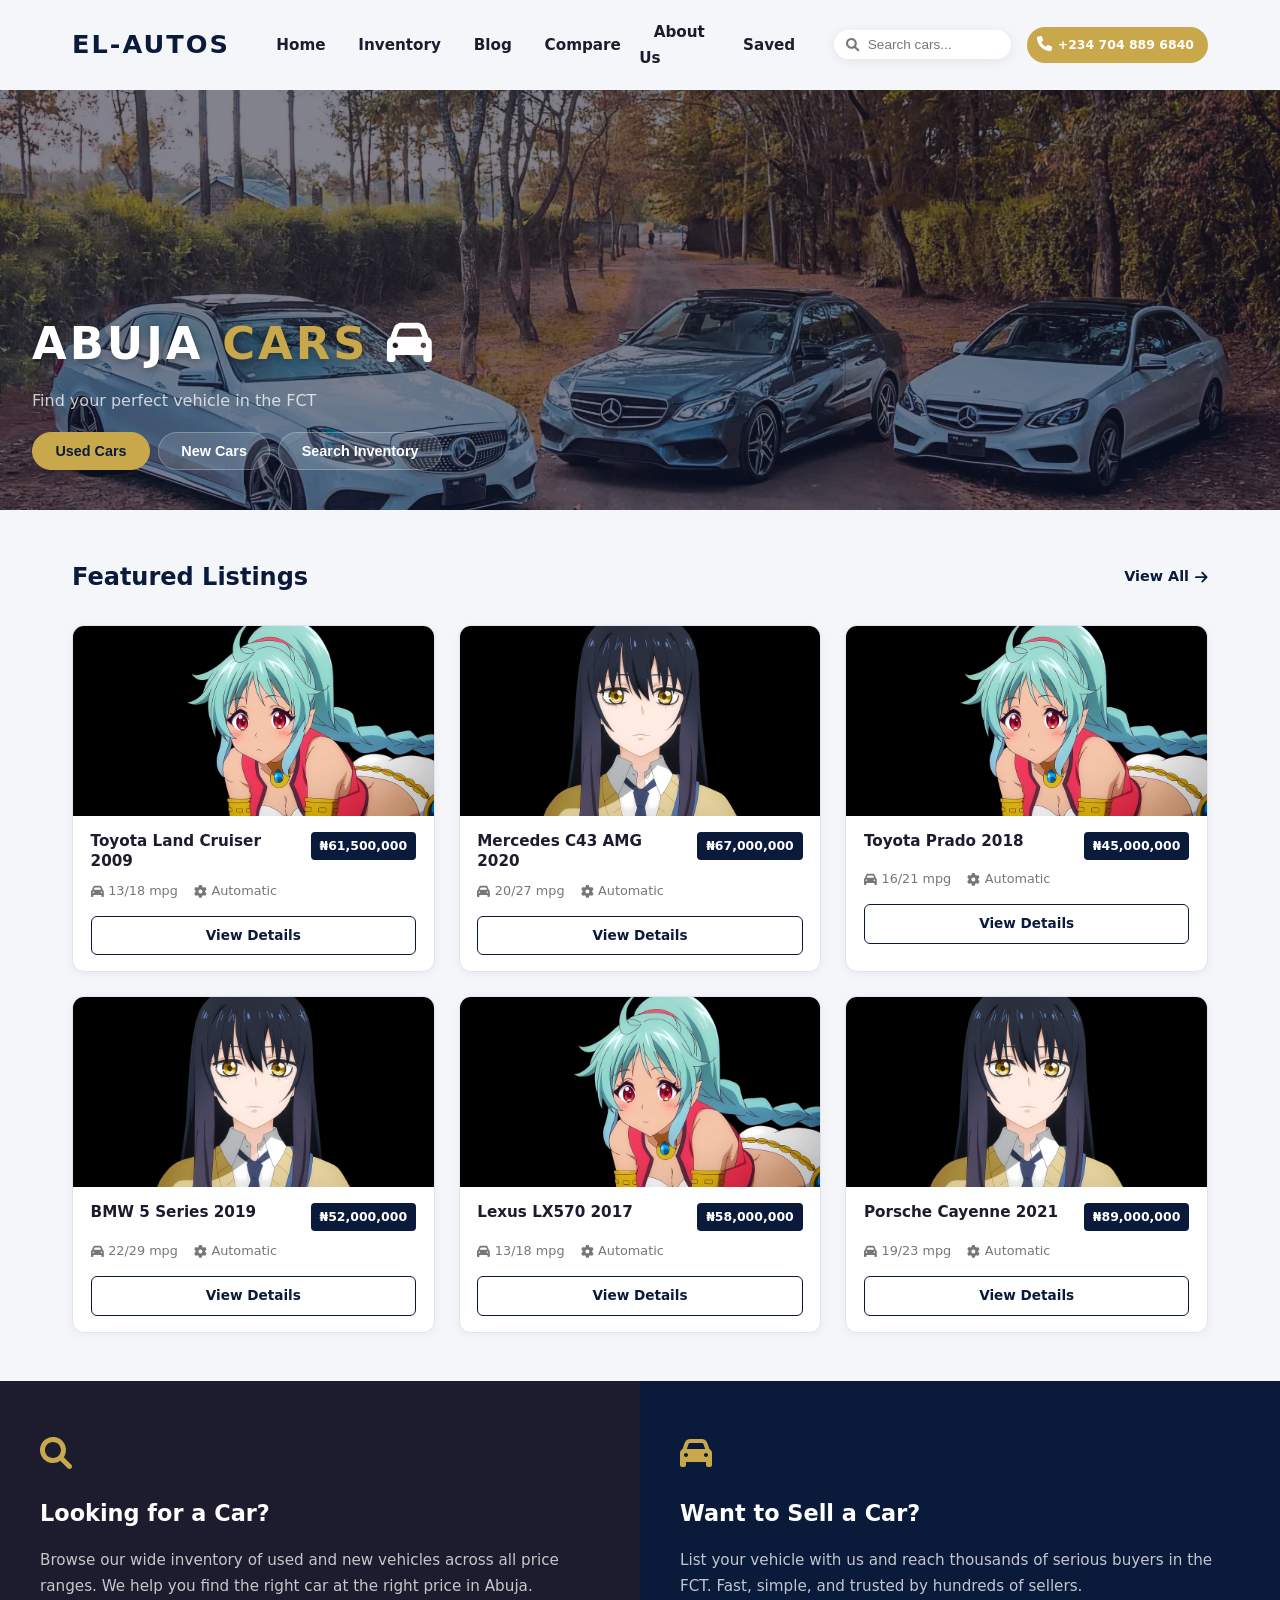
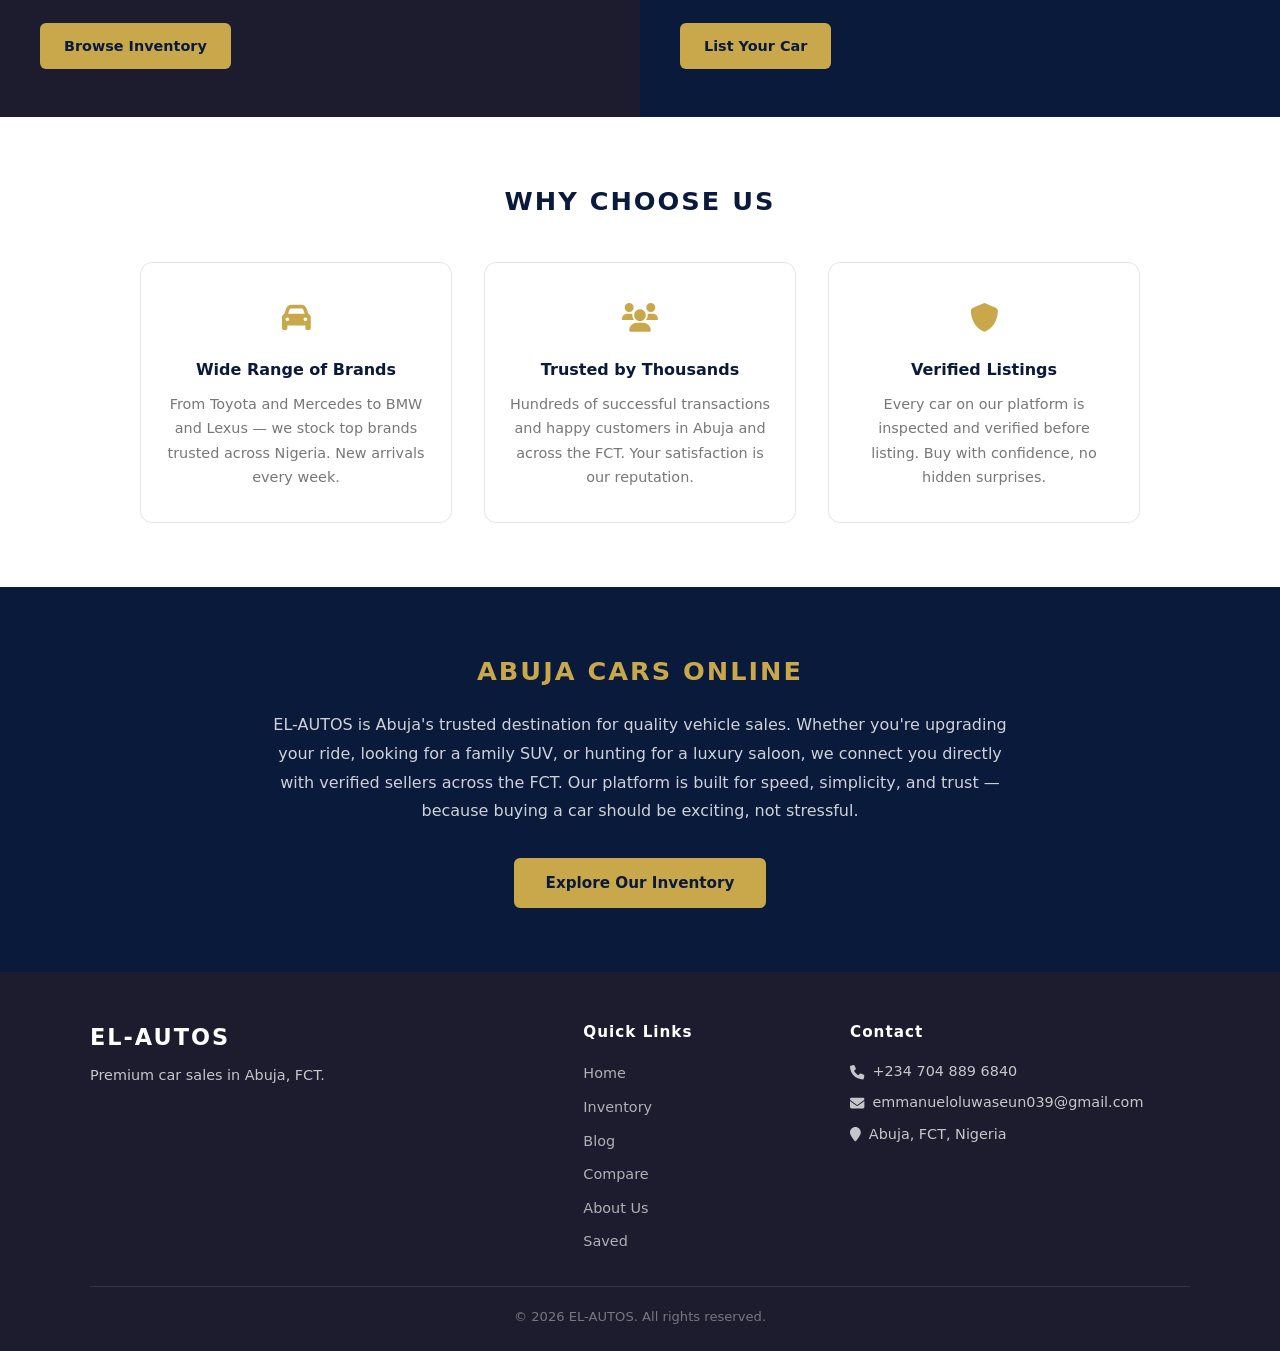
==== index.html @ 3acf8e84 "car sell" ====
<!DOCTYPE html>
<html lang="en">
<head>
    <meta charset="UTF-8">
    <meta name="viewport" content="width=device-width, initial-scale=1.0">
    <title>EL-AUTOS | Premium Car Sales Abuja</title>
    <link rel="stylesheet" href="./css/all.min.css">
    <link rel="stylesheet" href="./styles.css">
    <script src="./js/all.min.js"></script>
    <style>
        /* === Search dropdown === */
        .nav__search-wrap {
            position: relative;
        }
        .search-dropdown {
            display: none;
            position: absolute;
            top: calc(100% + 8px);
            left: 0;
            min-width: 280px;
            background: #fff;
            border-radius: 12px;
            box-shadow: 0 8px 28px rgba(0,0,0,0.15);
            z-index: 9999;
            overflow: hidden;
        }
        .search-dropdown.active { display: block; }
        .search-result-item {
            display: flex;
            align-items: center;
            gap: 12px;
            padding: 10px 14px;
            cursor: pointer;
            border-bottom: 1px solid #f0f0f0;
            transition: background 0.15s;
        }
        .search-result-item:last-child { border-bottom: none; }
        .search-result-item:hover { background: #f7f3ea; }
        .search-result-item img {
            width: 52px;
            height: 38px;
            object-fit: cover;
            border-radius: 6px;
            flex-shrink: 0;
        }
        .search-result-info { flex: 1; min-width: 0; }
        .search-result-name {
            font-size: 0.82rem;
            font-weight: 700;
            color: #0a1a3b;
            white-space: nowrap;
            overflow: hidden;
            text-overflow: ellipsis;
        }
        .search-result-price {
            font-size: 0.75rem;
            color: #c9a84c;
            font-weight: 600;
        }
        .search-result-empty {
            padding: 14px 16px;
            color: #999;
            font-size: 0.83rem;
            text-align: center;
        }
        .search-result-footer {
            padding: 10px 14px;
            background: #f7f3ea;
            font-size: 0.78rem;
            text-align: center;
            font-weight: 600;
            color: #0a1a3b;
            cursor: pointer;
        }
        .search-result-footer:hover { background: #ede8d8; }

        /* === Phone CTA in nav === */
        .nav__cart.cart {
            display: flex;
            align-items: center;
            gap: 6px;
            text-decoration: none;
            background: #c9a84c;
            border-radius: 2rem;
            padding: 6px 14px 6px 10px;
            transition: background 0.2s;
        }
        .nav__cart.cart:hover { background: #b8943d; }
        .nav__cart.cart .cart__icon {
            color: #fff;
            font-size: 0.95rem;
        }
        .cart__phone {
            color: #fff;
            font-size: 0.78rem;
            font-weight: 700;
            white-space: nowrap;
        }
        @media (max-width: 900px) {
            .cart__phone { display: none; }
            .nav__cart.cart { padding: 8px 10px; border-radius: 50%; }
        }
    </style>
</head>
<body>

    <!-- HEADER -->
    <header class="header">
        <a href="./" class="header__details">
            <h1 class="header__name">EL-AUTOS</h1>
        </a>
        <nav class="header__nav nav">
            <ul class="nav__wrap">
                <li><a href="./" class="nav__link">Home</a></li>
                <li><a href="./inventory.html" class="nav__link">Inventory</a></li>
                <li><a href="./blog.html" class="nav__link">Blog</a></li>
                <li><a href="./compare.html" class="nav__link">Compare</a></li>
                <li><a href="./about.html" class="nav__link">About Us</a></li>
                <li><a href="./saved.html" class="nav__link">Saved</a></li>
            </ul>
            <div class="nav__extra">
                <div class="nav__search-wrap" id="searchWrap">
                    <form action="" class="nav__form" id="searchForm" autocomplete="off">
                        <button type="submit" class="nav__btn"><i class="fa fa-search"></i></button>
                        <input type="search" placeholder="Search cars..." class="nav__input" id="searchInput">
                    </form>
                    <div class="search-dropdown" id="searchDropdown"></div>
                </div>
                <a href="tel:+2347048896840" class="nav__cart cart" title="Call EL-AUTOS">
                    <span class="cart__icon"><i class="fa fa-phone"></i></span>
                    <span class="cart__phone">+234 704 889 6840</span>
                </a>
                <div class="nav__toggle" id="navToggle">
                    <i class="fa fa-bars" id="iconOpen"></i>
                    <i class="fa fa-close" id="iconClose" style="display:none;"></i>
                </div>
            </div>
        </nav>
    </header>

    <!-- MOBILE MENU -->
    <div class="mobile-menu" id="mobileMenu">
        <ul>
            <li><a href="./index.html">Home</a></li>
            <li><a href="./inventory.html">Inventory</a></li>
            <li><a href="./blog.html">Blog</a></li>
            <li><a href="./compare.html">Compare</a></li>
            <li><a href="./about.html">About Us</a></li>
            <li><a href="./saved.html">Saved</a></li>
        </ul>
    </div>

    <!-- HERO -->
    <section class="hero">
        <div class="hero__overlay"></div>
        <img src="./images/1774137073877[1].jpg" alt="Luxury car in Abuja">
        <div class="hero__content">
            <h1>ABUJA <span>CARS</span> <i class="fa fa-car"></i></h1>
            <p class="hero__sub">Find your perfect vehicle in the FCT</p>
            <div class="tabs">
                <button class="tab-btn active" data-filter="Used">Used Cars</button>
                <button class="tab-btn" data-filter="New">New Cars</button>
                <a href="./inventory.html"><button class="tab-btn">Search Inventory</button></a>
            </div>
        </div>
    </section>

    <!-- FEATURED LISTINGS -->
    <section class="listings-section">
        <div class="section-header">
            <h2>Featured Listings</h2>
            <a href="./inventory.html" class="view-all">View All <i class="fa fa-arrow-right"></i></a>
        </div>

        <div class="car-container" id="featuredCars">
            <!-- Populated by JS -->
        </div>
    </section>

    <!-- BUY / SELL SECTION -->
    <section class="you">
        <div class="you__card">
            <div class="you__icon"><i class="fa fa-search"></i></div>
            <h2>Looking for a Car?</h2>
            <p>Browse our wide inventory of used and new vehicles across all price ranges. We help you find the right car at the right price in Abuja.</p>
            <a href="./inventory.html" class="you__btn">Browse Inventory</a>
        </div>
        <div class="you__card you__card--blue">
            <div class="you__icon"><i class="fa fa-car"></i></div>
            <h2>Want to Sell a Car?</h2>
            <p>List your vehicle with us and reach thousands of serious buyers in the FCT. Fast, simple, and trusted by hundreds of sellers.</p>
            <a href="https://wa.me/2347048896840?text=Hello%20EL-AUTOS%2C%20I%20want%20to%20list%20my%20car%20for%20sale." target="_blank" rel="noopener noreferrer" class="you__btn">List Your Car</a>
        </div>
    </section>

    <!-- WHY CHOOSE US -->
    <section class="tget">
        <h2 class="tget__title">WHY CHOOSE US</h2>
        <div class="tget__grid">
            <div class="tget__item">
                <div class="tget__icon"><i class="fa fa-car"></i></div>
                <h3>Wide Range of Brands</h3>
                <p>From Toyota and Mercedes to BMW and Lexus — we stock top brands trusted across Nigeria. New arrivals every week.</p>
            </div>
            <div class="tget__item">
                <div class="tget__icon"><i class="fa fa-users"></i></div>
                <h3>Trusted by Thousands</h3>
                <p>Hundreds of successful transactions and happy customers in Abuja and across the FCT. Your satisfaction is our reputation.</p>
            </div>
            <div class="tget__item">
                <div class="tget__icon"><i class="fa fa-shield"></i></div>
                <h3>Verified Listings</h3>
                <p>Every car on our platform is inspected and verified before listing. Buy with confidence, no hidden surprises.</p>
            </div>
        </div>
    </section>

    <!-- ABOUT SECTION -->
    <section class="online">
        <div class="online__inner">
            <h2>ABUJA CARS ONLINE</h2>
            <p>EL-AUTOS is Abuja's trusted destination for quality vehicle sales. Whether you're upgrading your ride, looking for a family SUV, or hunting for a luxury saloon, we connect you directly with verified sellers across the FCT. Our platform is built for speed, simplicity, and trust — because buying a car should be exciting, not stressful.</p>
            <a href="./inventory.html" class="online__btn">Explore Our Inventory</a>
        </div>
    </section>

    <!-- FOOTER -->
     <footer class="footer">
        <div class="footer__inner">
            <div class="footer__brand">
                <h2>EL-AUTOS</h2>
                <p>Premium car sales in Abuja, FCT.</p>
            </div>
            <div class="footer__links">
                <h4>Quick Links</h4>
                <ul>
                    <li><a href="./">Home</a></li>
                    <li><a href="./inventory.html">Inventory</a></li>
                    <li><a href="./blog.html">Blog</a></li>
                    <li><a href="./compare.html">Compare</a></li>
                    <li><a href="./about.html">About Us</a></li>
                    <li><a href="./saved.html">Saved</a></li>
                </ul>
            </div>
                        <div class="footer__contact">
                <h4>Contact</h4>
                <p><i class="fa fa-phone"></i> <a href="tel:+2347048896840" style="color:inherit;text-decoration:none;">+234 704 889 6840</a></p>
                <p><i class="fa fa-envelope"></i> <a href="mailto:emmanueloluwaseun039@gmail.com" style="color:inherit;text-decoration:none;">emmanueloluwaseun039@gmail.com</a></p>
                <p><i class="fa fa-map-marker"></i> <a href="https://www.google.com/maps/search/Abuja+FCT+Nigeria" target="_blank" style="color:inherit;text-decoration:none;">Abuja, FCT, Nigeria</a></p>
            </div>
        </div>
        <div class="footer__bottom">
            <p>&copy; 2026 EL-AUTOS. All rights reserved.</p>
        </div>
    </footer>

    <script data-cfasync="false" src="/cdn-cgi/scripts/5c5dd728/cloudflare-static/email-decode.min.js"></script><script>
      // Mobile nav toggle
        const toggle = document.getElementById('navToggle');
        const menu = document.getElementById('mobileMenu');
        const iconOpen = document.getElementById('iconOpen');
        const iconClose = document.getElementById('iconClose');

        toggle.addEventListener('click', () => {
            const isOpen = menu.classList.toggle('mobile-menu--open');
            iconOpen.style.display = isOpen ? 'none' : 'block';
            iconClose.style.display = isOpen ? 'block' : 'none';
        });

        /* =================================================================
           FEATURED LISTINGS — load from localStorage (shared with admin)
        ================================================================= */
        const LS_KEY = 'elautos_cars';
        let activeFilter = 'Used'; // default tab is Used Cars

        function loadCars() {
            try {
                const data = JSON.parse(localStorage.getItem(LS_KEY));
                if (Array.isArray(data)) return data;
            } catch(e) {}
            // Fallback default cars if localStorage is empty
            return [
                { id:1, name:"Toyota Land Cruiser", year:2009, condition:"Used",
                  priceLabel:"₦61,500,000", fuelConsumption:"13/18 mpg", transmission:"Automatic",
                  images:["./images/RDT_20260127_1808431385690902689275148.jpg"] },
                { id:2, name:"Mercedes C43 AMG", year:2020, condition:"Used",
                  priceLabel:"₦67,000,000", fuelConsumption:"20/27 mpg", transmission:"Automatic",
                  images:["./images/RDT_20260127_1809361114178644653186405.jpg"] },
                { id:3, name:"Toyota Prado", year:2018, condition:"Used",
                  priceLabel:"₦45,000,000", fuelConsumption:"16/21 mpg", transmission:"Automatic",
                  images:["./images/RDT_20260127_1808431385690902689275148.jpg"] },
                { id:4, name:"BMW 5 Series", year:2019, condition:"Used",
                  priceLabel:"₦52,000,000", fuelConsumption:"22/29 mpg", transmission:"Automatic",
                  images:["./images/RDT_20260127_1809361114178644653186405.jpg"] },
                { id:5, name:"Lexus LX570", year:2017, condition:"Used",
                  priceLabel:"₦58,000,000", fuelConsumption:"13/18 mpg", transmission:"Automatic",
                  images:["./images/RDT_20260127_1808431385690902689275148.jpg"] },
                { id:6, name:"Porsche Cayenne", year:2021, condition:"Used",
                  priceLabel:"₦89,000,000", fuelConsumption:"19/23 mpg", transmission:"Automatic",
                  images:["./images/RDT_20260127_1809361114178644653186405.jpg"] }
            ];
        }

        function renderFeatured(filter) {
            const allCars = loadCars();
            // Filter by condition; if none match, show all available (up to 6)
            let filtered = allCars.filter(c =>
                c.condition && c.condition.toLowerCase() === filter.toLowerCase()
            );
            if (filtered.length === 0) filtered = allCars;
            const toShow = filtered.slice(0, 6);

            const container = document.getElementById('featuredCars');

            if (toShow.length === 0) {
                container.innerHTML = `
                    <div style="grid-column:1/-1;text-align:center;padding:3rem;color:#777;">
                        <i class="fa fa-car" style="font-size:2rem;display:block;margin-bottom:.5rem;"></i>
                        No ${filter.toLowerCase()} cars available right now.
                        <br><a href="./inventory.html" style="color:#0a1a3b;font-weight:700;">View all inventory</a>
                    </div>`;
                return;
            }

            container.innerHTML = toShow.map(car => `
                <div class="car-card">
                    <img src="${car.images && car.images[0] ? car.images[0] : 'https://placehold.co/600x400/0a1a3b/c9a84c?text=EL-AUTOS'}"
                         alt="${car.name}"
                         onerror="this.src='https://placehold.co/600x400/0a1a3b/c9a84c?text=EL-AUTOS'">
                    <div class="car-info">
                        <div class="title-price">
                            <h3>${car.name} ${car.year}</h3>
                            <span class="price">${car.priceLabel}</span>
                        </div>
                        <div class="car-specs">
                            <span><i class="fa fa-car"></i> ${car.fuelConsumption || '—'}</span>
                            <span><i class="fa fa-gear"></i> ${car.transmission || 'Automatic'}</span>
                        </div>
                        <a href="./inventory.html" class="card-btn">View Details</a>
                    </div>
                </div>`).join('');
        }

        // Wire up Used / New tab buttons
        document.querySelectorAll('.tab-btn[data-filter]').forEach(btn => {
            btn.addEventListener('click', () => {
                document.querySelectorAll('.tab-btn[data-filter]').forEach(b => b.classList.remove('active'));
                btn.classList.add('active');
                activeFilter = btn.dataset.filter;
                renderFeatured(activeFilter);
            });
        });

        // Initial render
        renderFeatured(activeFilter);

        /* =================================================================
           LIVE HEADER SEARCH
        ================================================================= */
        const searchInput  = document.getElementById('searchInput');
        const searchForm   = document.getElementById('searchForm');
        const searchDropdown = document.getElementById('searchDropdown');

        function normalise(str) {
            return (str || '').toLowerCase().trim();
        }

        function showDropdown(results, query) {
            if (!results) { searchDropdown.classList.remove('active'); return; }

            if (results.length === 0) {
                searchDropdown.innerHTML = `<div class="search-result-empty">No cars found for "<strong>${query}</strong>"</div>`;
            } else {
                const items = results.slice(0, 5).map(car => {
                    const img = car.images && car.images[0]
                        ? car.images[0]
                        : 'https://placehold.co/60x40/0a1a3b/c9a84c?text=EL';
                    return `
                    <div class="search-result-item" onclick="window.location.href='./car-detail.html?id=${car.id}'">
                        <img src="${img}" alt="${car.name}" onerror="this.src='https://placehold.co/60x40/0a1a3b/c9a84c?text=EL'">
                        <div class="search-result-info">
                            <div class="search-result-name">${car.name} ${car.year || ''}</div>
                            <div class="search-result-price">${car.priceLabel || ''}</div>
                        </div>
                    </div>`;
                }).join('');

                const footer = results.length > 5
                    ? `<div class="search-result-footer" onclick="window.location.href='./inventory.html?q=${encodeURIComponent(query)}'">See all ${results.length} results &rarr;</div>`
                    : `<div class="search-result-footer" onclick="window.location.href='./inventory.html?q=${encodeURIComponent(query)}'">View in Inventory &rarr;</div>`;

                searchDropdown.innerHTML = items + footer;
            }

            searchDropdown.classList.add('active');
        }

        searchInput.addEventListener('input', () => {
            const q = normalise(searchInput.value);
            if (q.length < 2) { searchDropdown.classList.remove('active'); return; }
            const allCars = loadCars();
            const results = allCars.filter(car =>
                normalise(car.name).includes(q) ||
                normalise(String(car.year)).includes(q) ||
                normalise(car.condition).includes(q) ||
                normalise(car.transmission).includes(q)
            );
            showDropdown(results, q);
        });

        // On form submit — go to inventory with search query
        searchForm.addEventListener('submit', (e) => {
            e.preventDefault();
            const q = searchInput.value.trim();
            if (q) window.location.href = `./inventory.html?q=${encodeURIComponent(q)}`;
        });

        // Close dropdown when clicking outside
        document.addEventListener('click', (e) => {
            if (!document.getElementById('searchWrap').contains(e.target)) {
                searchDropdown.classList.remove('active');
            }
        });
    </script>
---- styles.css ----
/* ===========================
   RESET & BASE
=========================== */
*,
*::after,
*::before {
  box-sizing: border-box;
  margin: 0;
  padding: 0;
  border: 0;
  outline: 0;
  list-style: none;
  text-decoration: none;
  scroll-behavior: smooth;
}

:root {
  --navy: #0a1a3b;
  --dark: #1c1c2e;
  --gold: #c9a84c;
  --white: #ffffff;
  --light-bg: #f5f6fa;
  --text: #2d2d2d;
  --muted: #777;
  --card-border: #e0e4ef;
  --transition: 0.3s ease;
  font-family: 'Segoe UI', system-ui, sans-serif;
}

body {
  background-color: var(--light-bg);
  color: var(--text);
  line-height: 1.6;
}

/* ===========================
   HEADER
=========================== */
.header {
  display: flex;
  justify-content: space-between;
  align-items: center;
  gap: 2rem;
  padding: 1.2rem 2rem;
  max-width: 1200px;
  margin: 0 auto;
  position: relative;
}

.header__name {
  color: var(--navy);
  font-size: 1.6rem;
  font-weight: 800;
  letter-spacing: 2px;
}

.nav {
  flex: 1;
  display: flex;
  justify-content: flex-end;
  align-items: center;
  gap: 1.5rem;
}

.nav__wrap {
  display: flex;
  align-items: center;
  gap: 0.25rem;
}

.nav__link {
  padding: 0.5rem 0.9rem;
  color: var(--dark);
  font-size: 0.95rem;
  font-weight: 600;
  border-radius: 6px;
  transition: var(--transition);
}

.nav__link:hover {
  color: var(--navy);
  background: rgba(10,26,59,0.07);
}

.nav__extra {
  display: flex;
  align-items: center;
  gap: 1rem;
}

.nav__form {
  display: flex;
  align-items: center;
  background: #fff;
  box-shadow: 0 2px 12px rgba(0,0,0,0.08);
  padding: 0.45rem 0.8rem;
  border-radius: 2rem;
  gap: 0.5rem;
}

.nav__btn {
  color: var(--muted);
  cursor: pointer;
  background: transparent;
}

.nav__input {
  font-size: 0.85rem;
  color: var(--text);
  background: transparent;
  width: 130px;
}

.nav__input::placeholder { color: var(--muted); }

.cart__icon {
  color: var(--navy);
  font-size: 1.1rem;
  cursor: pointer;
}

.nav__toggle {
  display: none;
  cursor: pointer;
  font-size: 1.3rem;
  color: var(--navy);
  padding: 0.4rem;
}

/* ===========================
   MOBILE MENU
=========================== */
.mobile-menu {
  display: none;
  flex-direction: column;
  background: var(--navy);
  padding: 1.5rem 2rem;
}

.mobile-menu.mobile-menu--open {
  display: flex;
}

.mobile-menu ul {
  display: flex;
  flex-direction: column;
  gap: 1rem;
}

.mobile-menu a {
  color: var(--white);
  font-size: 1rem;
  font-weight: 600;
  transition: var(--transition);
}

.mobile-menu a:hover { color: var(--gold); }

/* ===========================
   HERO
=========================== */
.hero {
  position: relative;
  background: var(--dark);
  overflow: hidden;
}

.hero img {
  width: 100%;
  height: 420px;
  object-fit: cover;
  display: block;
  opacity: 0.45;
}

.hero__overlay {
  position: absolute;
  inset: 0;
  background: linear-gradient(to top, rgba(10,26,59,0.85) 0%, transparent 60%);
}

.hero__content {
  position: absolute;
  bottom: 2.5rem;
  left: 2rem;
  right: 2rem;
}

.hero__content h1 {
  color: var(--white);
  font-size: 2.8rem;
  font-weight: 900;
  letter-spacing: 3px;
  text-shadow: 0 2px 10px rgba(0,0,0,0.4);
}

.hero__content h1 span {
  color: var(--gold);
}

.hero__content h1 i {
  color: var(--gold);
  font-size: 2rem;
}

.hero__sub {
  color: rgba(255,255,255,0.75);
  font-size: 1rem;
  margin: 0.5rem 0 1.2rem;
}

.tabs {
  display: flex;
  flex-wrap: wrap;
  gap: 0.5rem;
}

.tab-btn {
  padding: 0.6rem 1.4rem;
  background: rgba(255,255,255,0.12);
  color: var(--white);
  font-size: 0.9rem;
  font-weight: 600;
  border-radius: 2rem;
  cursor: pointer;
  border: 1px solid rgba(255,255,255,0.25);
  transition: var(--transition);
}

.tab-btn:hover,
.tab-btn.active {
  background: var(--gold);
  color: var(--navy);
  border-color: var(--gold);
}

/* ===========================
   LISTINGS SECTION
=========================== */
.listings-section {
  max-width: 1200px;
  margin: 0 auto;
  padding: 3rem 2rem;
}

.section-header {
  display: flex;
  justify-content: space-between;
  align-items: center;
  margin-bottom: 1.8rem;
}

.section-header h2 {
  font-size: 1.5rem;
  font-weight: 800;
  color: var(--navy);
}

.view-all {
  color: var(--navy);
  font-size: 0.9rem;
  font-weight: 600;
  display: flex;
  align-items: center;
  gap: 0.4rem;
  transition: var(--transition);
}

.view-all:hover { color: var(--gold); }

/* ===========================
   CAR CARDS
=========================== */
.car-container {
  display: grid;
  grid-template-columns: repeat(auto-fill, minmax(270px, 1fr));
  gap: 1.5rem;
}

.car-card {
  background: #fff;
  border-radius: 12px;
  border: 1.5px solid var(--card-border);
  overflow: hidden;
  transition: var(--transition);
  box-shadow: 0 2px 10px rgba(0,0,0,0.05);
}

.car-card:hover {
  transform: translateY(-6px);
  box-shadow: 0 12px 30px rgba(10,26,59,0.12);
  border-color: var(--navy);
}

.car-card img {
  width: 100%;
  height: 190px;
  object-fit: cover;
  display: block;
}

.car-info {
  padding: 1rem 1.1rem;
}

.title-price {
  display: flex;
  justify-content: space-between;
  align-items: flex-start;
  gap: 0.5rem;
  margin-bottom: 0.6rem;
}

.title-price h3 {
  font-size: 0.95rem;
  font-weight: 700;
  color: var(--dark);
  line-height: 1.3;
}

.price {
  background: var(--navy);
  color: var(--white);
  padding: 4px 9px;
  font-size: 0.78rem;
  font-weight: 700;
  border-radius: 4px;
  white-space: nowrap;
  flex-shrink: 0;
}

.car-specs {
  display: flex;
  gap: 1rem;
  font-size: 0.8rem;
  color: var(--muted);
  margin-bottom: 0.9rem;
}

.car-specs span {
  display: flex;
  align-items: center;
  gap: 0.3rem;
}

.car-specs i {
  color: var(--navy);
}

.card-btn {
  display: block;
  text-align: center;
  padding: 0.5rem;
  background: transparent;
  color: var(--navy);
  border: 1.5px solid var(--navy);
  border-radius: 6px;
  font-size: 0.85rem;
  font-weight: 600;
  transition: var(--transition);
}

.card-btn:hover {
  background: var(--navy);
  color: var(--white);
}

/* ===========================
   BUY / SELL SECTION
=========================== */
.you {
  display: grid;
  grid-template-columns: 1fr 1fr;
  gap: 0;
}

.you__card {
  background: var(--dark);
  color: var(--white);
  padding: 3rem 2.5rem;
  display: flex;
  flex-direction: column;
  gap: 1rem;
}

.you__card--blue {
  background: var(--navy);
}

.you__icon {
  font-size: 2rem;
  color: var(--gold);
}

.you__card h2 {
  font-size: 1.4rem;
  font-weight: 800;
}

.you__card p {
  font-size: 0.95rem;
  color: rgba(255,255,255,0.75);
  line-height: 1.7;
}

.you__btn {
  display: inline-block;
  margin-top: 0.5rem;
  padding: 0.7rem 1.5rem;
  background: var(--gold);
  color: var(--navy);
  font-weight: 700;
  border-radius: 6px;
  font-size: 0.9rem;
  width: fit-content;
  transition: var(--transition);
}

.you__btn:hover {
  background: #e0bc68;
}

/* ===========================
   WHY CHOOSE US
=========================== */
.tget {
  background: var(--white);
  padding: 4rem 2rem;
  text-align: center;
}

.tget__title {
  font-size: 1.6rem;
  font-weight: 900;
  color: var(--navy);
  letter-spacing: 2px;
  margin-bottom: 2.5rem;
}

.tget__grid {
  display: grid;
  grid-template-columns: repeat(auto-fit, minmax(220px, 1fr));
  gap: 2rem;
  max-width: 1000px;
  margin: 0 auto;
}

.tget__item {
  padding: 2rem 1.5rem;
  border: 1.5px solid var(--card-border);
  border-radius: 12px;
  transition: var(--transition);
}

.tget__item:hover {
  border-color: var(--navy);
  box-shadow: 0 6px 20px rgba(10,26,59,0.08);
}

.tget__icon {
  font-size: 1.8rem;
  color: var(--gold);
  margin-bottom: 1rem;
}

.tget__item h3 {
  font-size: 1rem;
  font-weight: 700;
  color: var(--navy);
  margin-bottom: 0.6rem;
}

.tget__item p {
  font-size: 0.9rem;
  color: var(--muted);
  line-height: 1.7;
}

/* ===========================
   ABOUT / ONLINE SECTION
=========================== */
.online {
  background: var(--navy);
  color: var(--white);
  padding: 4rem 2rem;
  text-align: center;
}

.online__inner {
  max-width: 750px;
  margin: 0 auto;
}

.online h2 {
  font-size: 1.6rem;
  font-weight: 900;
  letter-spacing: 2px;
  color: var(--gold);
  margin-bottom: 1.2rem;
}

.online p {
  font-size: 1rem;
  color: rgba(255,255,255,0.8);
  line-height: 1.8;
  margin-bottom: 2rem;
}

.online__btn {
  display: inline-block;
  padding: 0.8rem 2rem;
  background: var(--gold);
  color: var(--navy);
  font-weight: 700;
  border-radius: 6px;
  font-size: 0.95rem;
  transition: var(--transition);
}

.online__btn:hover {
  background: #e0bc68;
}

/* ===========================
   FOOTER
=========================== */
.footer {
  background: var(--dark);
  color: rgba(255,255,255,0.75);
  padding: 3rem 2rem 1.5rem;
}

.footer__inner {
  max-width: 1100px;
  margin: 0 auto;
  display: grid;
  grid-template-columns: 2fr 1fr 1.5fr;
  gap: 2.5rem;
  padding-bottom: 2rem;
  border-bottom: 1px solid rgba(255,255,255,0.1);
}

.footer__brand h2 {
  color: var(--white);
  font-size: 1.4rem;
  font-weight: 800;
  letter-spacing: 2px;
  margin-bottom: 0.5rem;
}

.footer__brand p {
  font-size: 0.9rem;
}

.footer__links h4,
.footer__contact h4 {
  color: var(--white);
  font-size: 0.95rem;
  font-weight: 700;
  margin-bottom: 1rem;
  letter-spacing: 1px;
}

.footer__links ul {
  display: flex;
  flex-direction: column;
  gap: 0.5rem;
}

.footer__links a {
  color: rgba(255,255,255,0.65);
  font-size: 0.9rem;
  transition: var(--transition);
}

.footer__links a:hover { color: var(--gold); }

.footer__contact p {
  font-size: 0.9rem;
  margin-bottom: 0.5rem;
  display: flex;
  align-items: center;
  gap: 0.5rem;
}

.footer__contact i { color: var(--gold); }

.footer__bottom {
  max-width: 1100px;
  margin: 1.2rem auto 0;
  text-align: center;
  font-size: 0.82rem;
  color: rgba(255,255,255,0.4);
}

/* ===========================
   RESPONSIVE
=========================== */
@media (max-width: 768px) {
  .nav__wrap { display: none; }
  .nav__form { display: none; }
  .nav__toggle { display: flex; }

  .hero img { height: 300px; }
  .hero__content h1 { font-size: 2rem; }

  .you { grid-template-columns: 1fr; }

  .footer__inner {
    grid-template-columns: 1fr;
    gap: 1.5rem;
  }
}

@media (max-width: 480px) {
  .header { padding: 1rem; }
  .hero__content { left: 1rem; right: 1rem; bottom: 1.5rem; }
  .hero__content h1 { font-size: 1.6rem; }
  .listings-section { padding: 2rem 1rem; }
  .tget { padding: 2.5rem 1rem; }
  .online { padding: 2.5rem 1rem; }
}
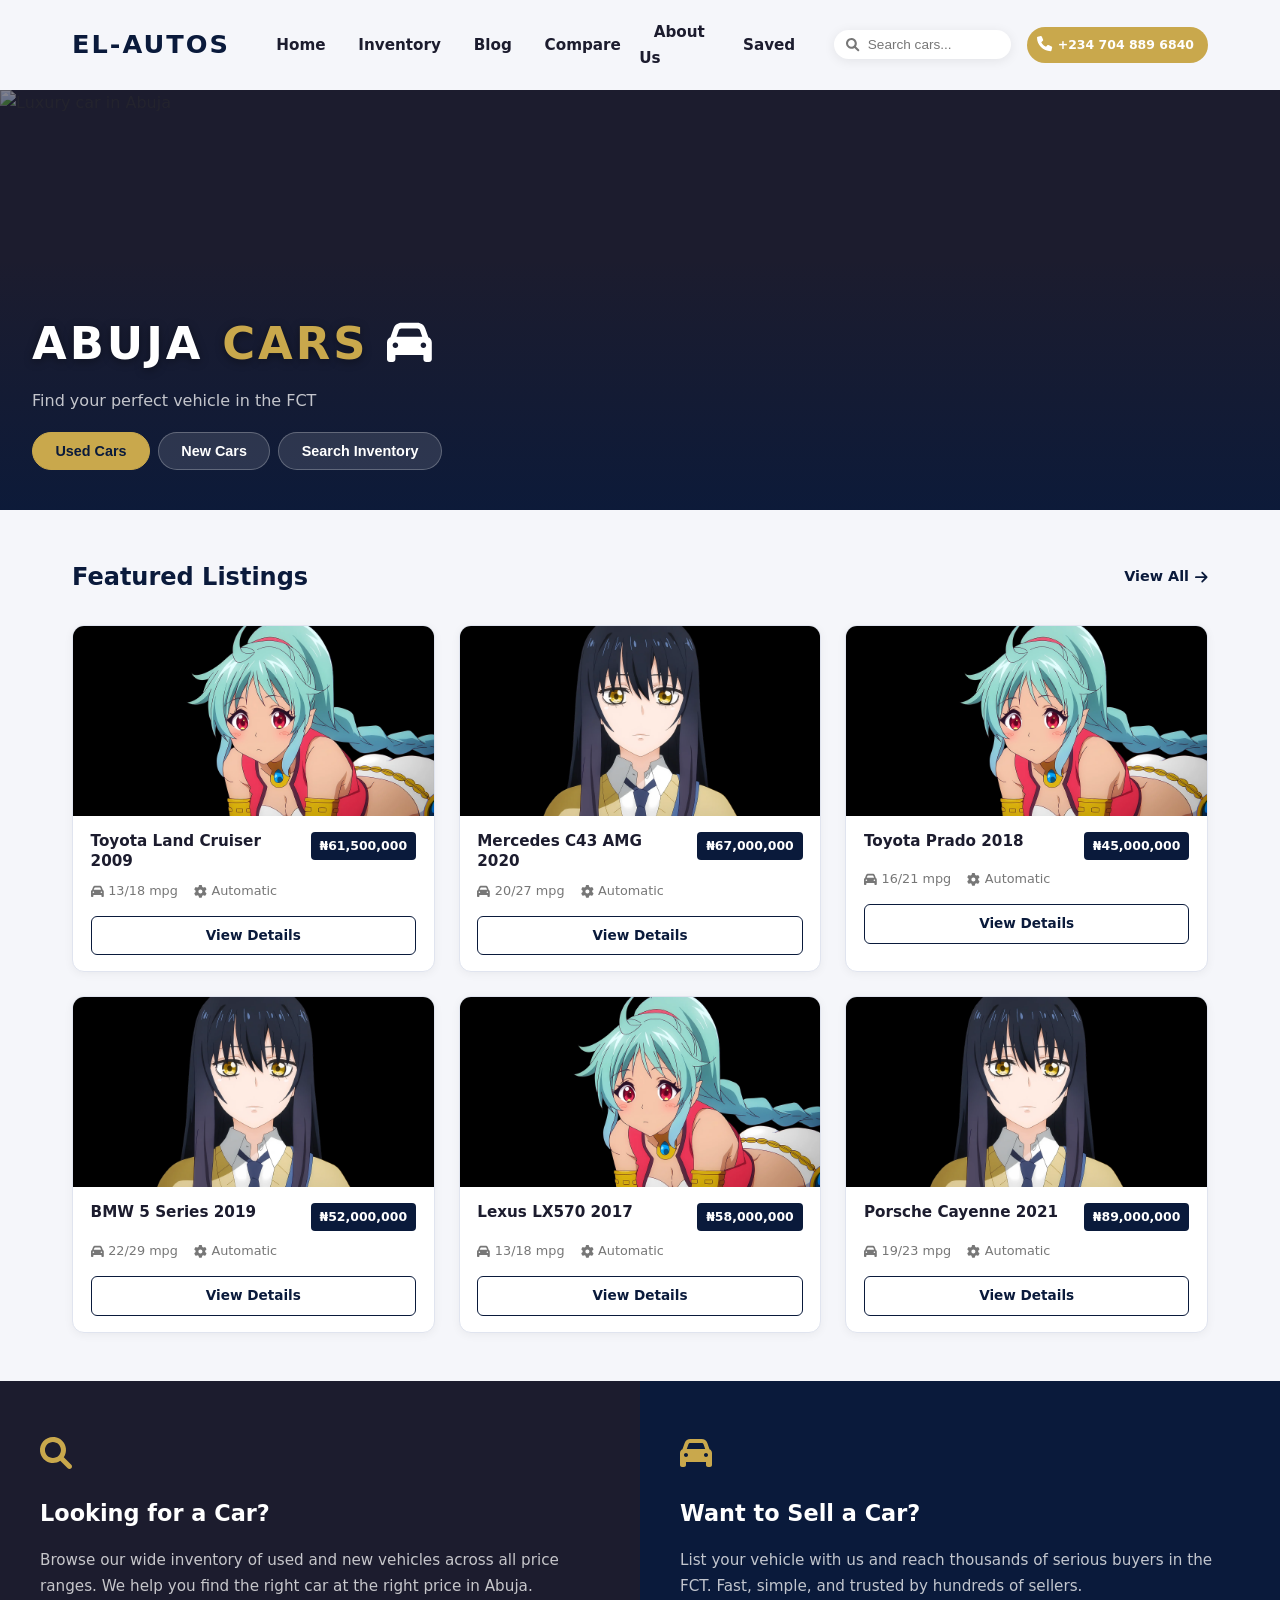
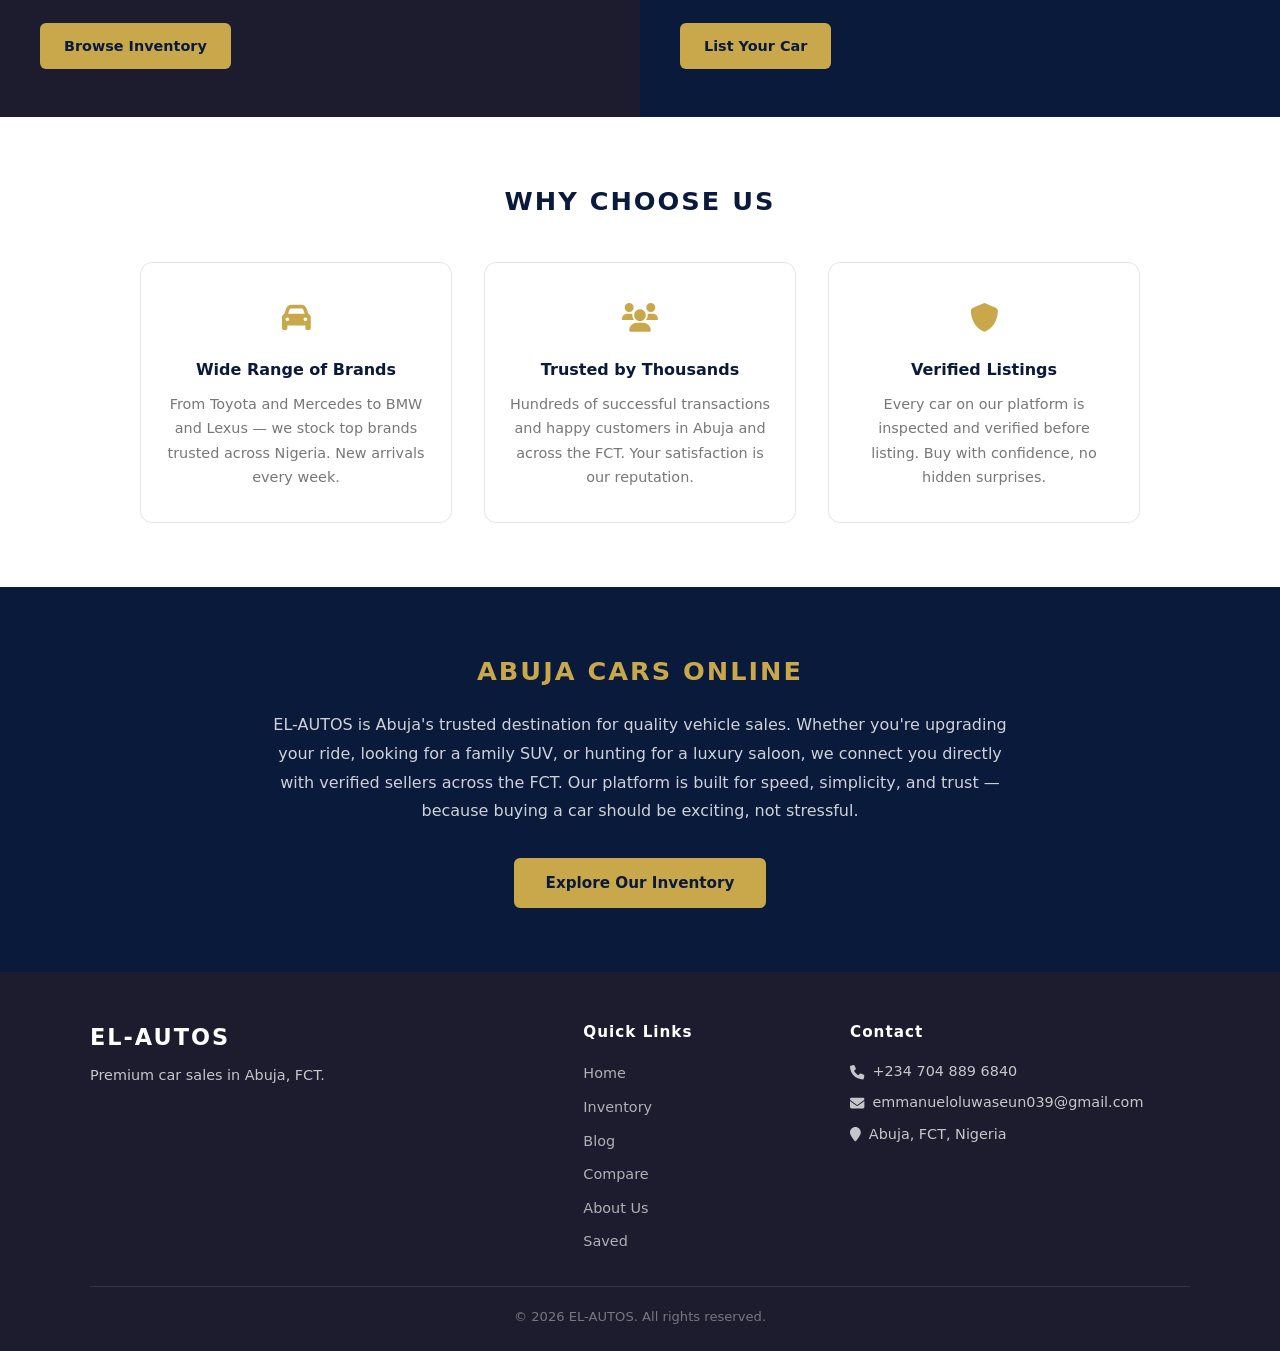
==== commit 793b95dd: "deleted hero image" ====
--- a/index.html
+++ b/index.html
@@ -153,7 +153,7 @@
     <!-- HERO -->
     <section class="hero">
         <div class="hero__overlay"></div>
-        <img src="./images/1774137073877[1].jpg" alt="Luxury car in Abuja">
+        <img src="" alt="Luxury car in Abuja">
         <div class="hero__content">
             <h1>ABUJA <span>CARS</span> <i class="fa fa-car"></i></h1>
             <p class="hero__sub">Find your perfect vehicle in the FCT</p>
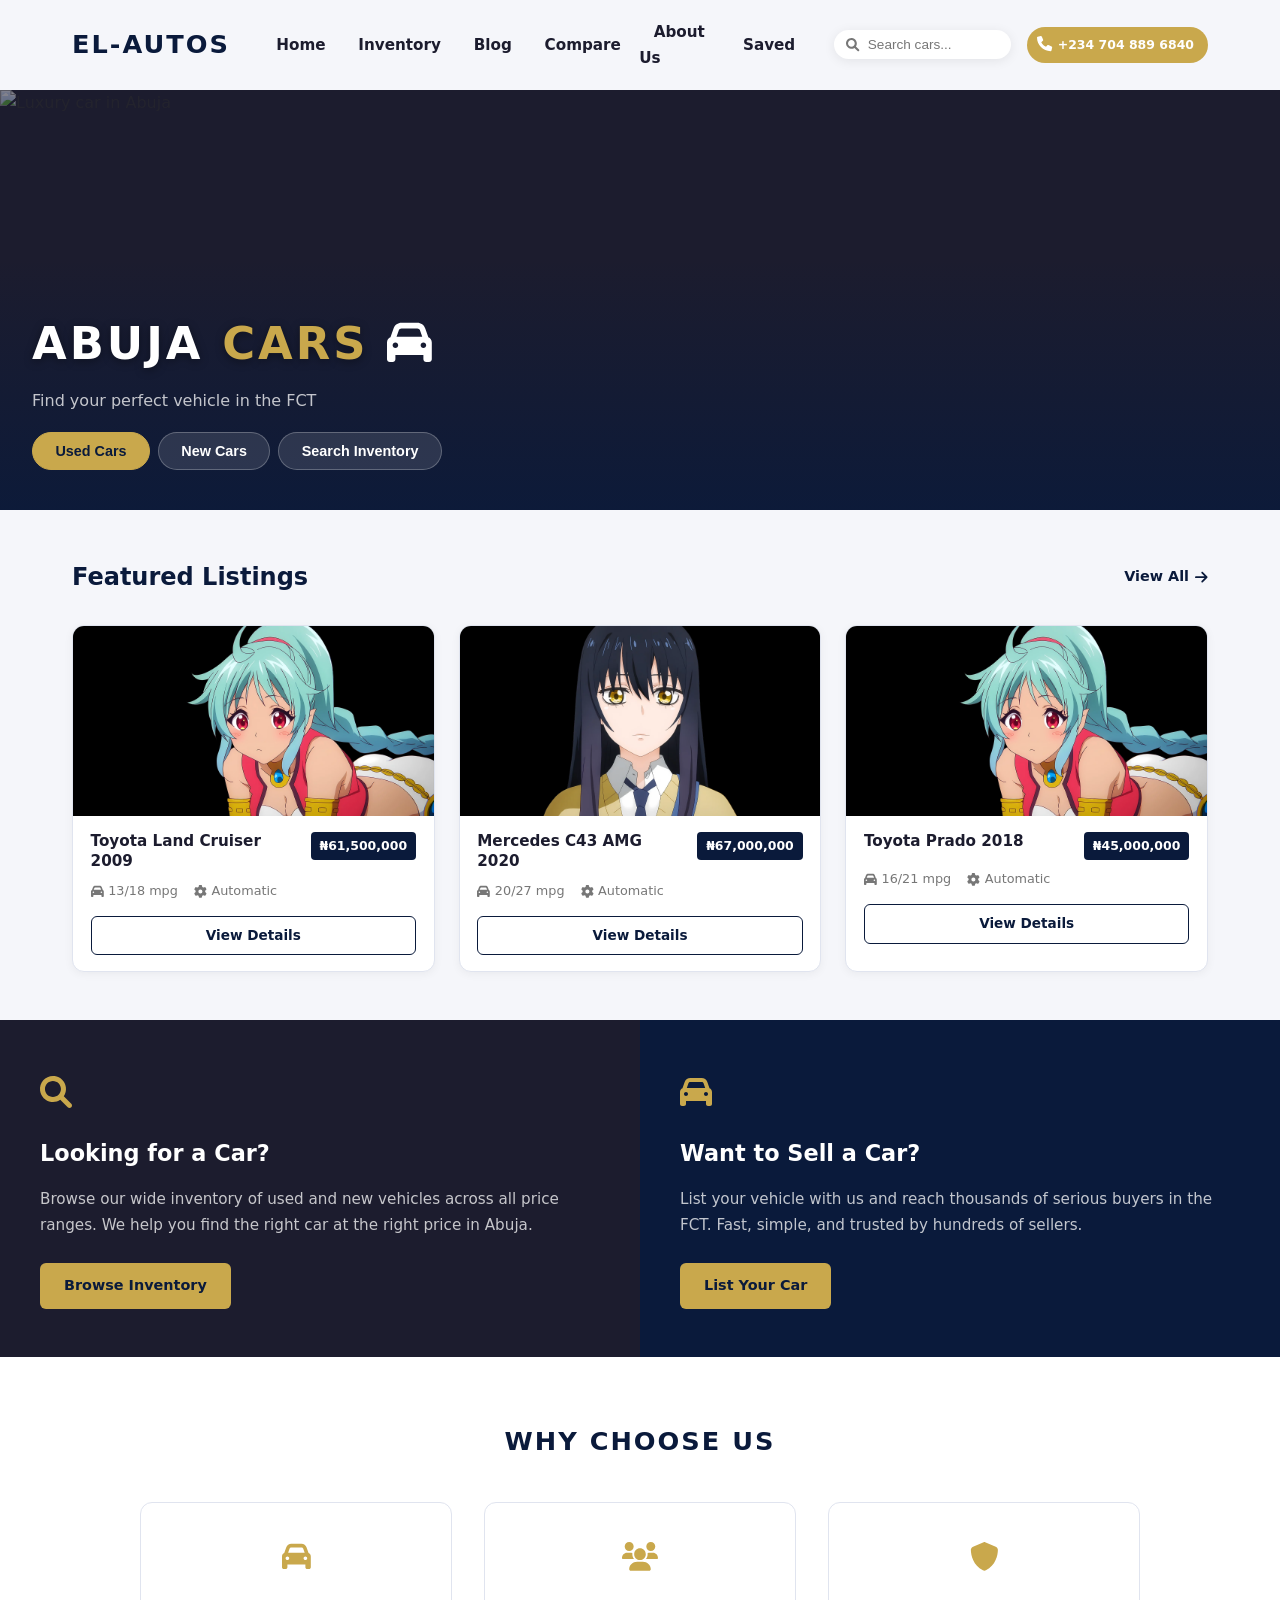
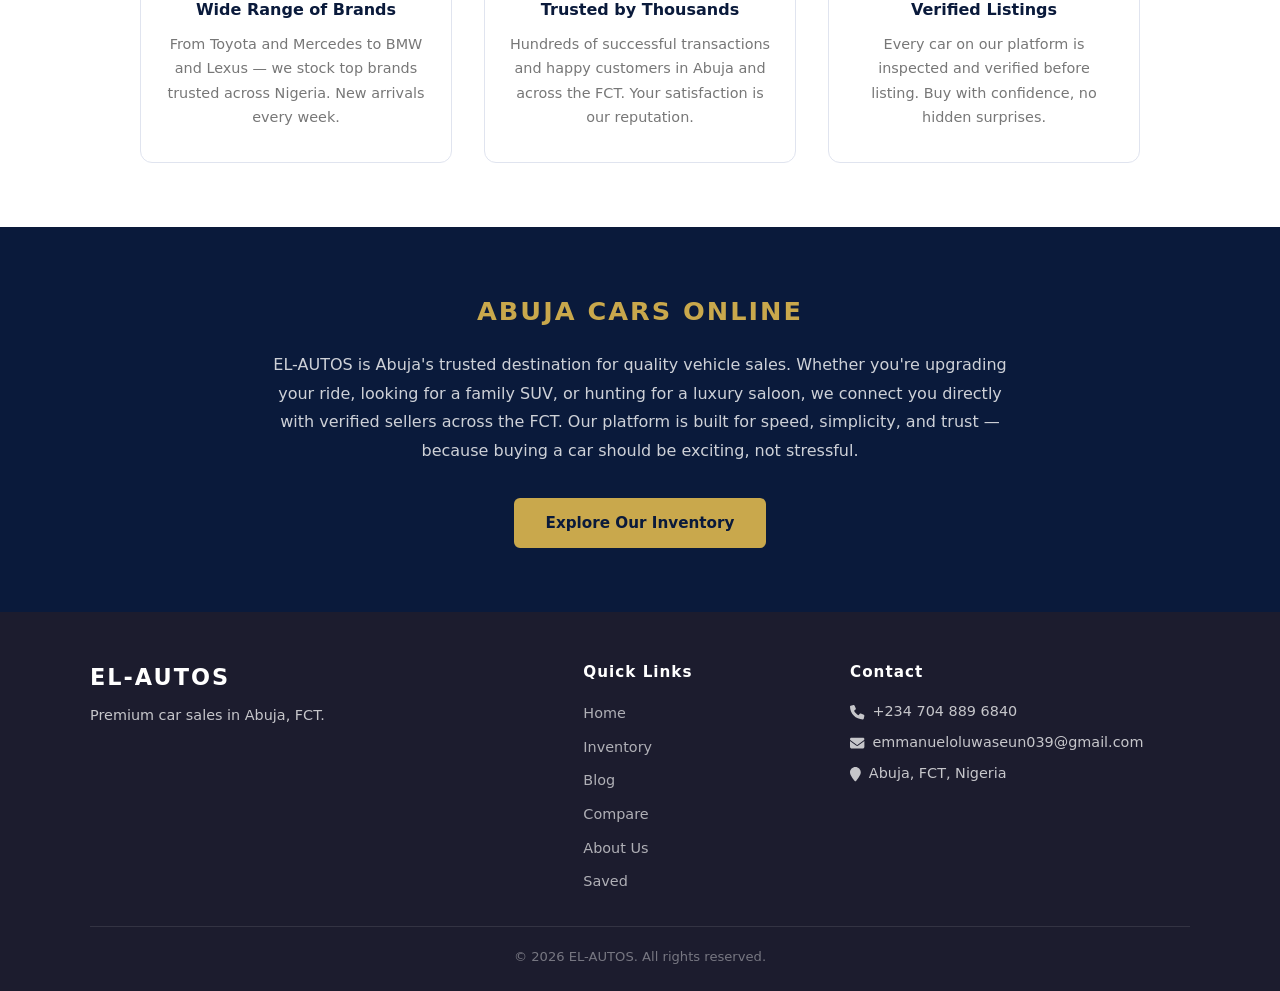
==== commit 825eda69: "deleted 3 fallback" ====
--- a/index.html
+++ b/index.html
@@ -289,15 +289,6 @@
                 { id:3, name:"Toyota Prado", year:2018, condition:"Used",
                   priceLabel:"₦45,000,000", fuelConsumption:"16/21 mpg", transmission:"Automatic",
                   images:["./images/RDT_20260127_1808431385690902689275148.jpg"] },
-                { id:4, name:"BMW 5 Series", year:2019, condition:"Used",
-                  priceLabel:"₦52,000,000", fuelConsumption:"22/29 mpg", transmission:"Automatic",
-                  images:["./images/RDT_20260127_1809361114178644653186405.jpg"] },
-                { id:5, name:"Lexus LX570", year:2017, condition:"Used",
-                  priceLabel:"₦58,000,000", fuelConsumption:"13/18 mpg", transmission:"Automatic",
-                  images:["./images/RDT_20260127_1808431385690902689275148.jpg"] },
-                { id:6, name:"Porsche Cayenne", year:2021, condition:"Used",
-                  priceLabel:"₦89,000,000", fuelConsumption:"19/23 mpg", transmission:"Automatic",
-                  images:["./images/RDT_20260127_1809361114178644653186405.jpg"] }
             ];
         }
 
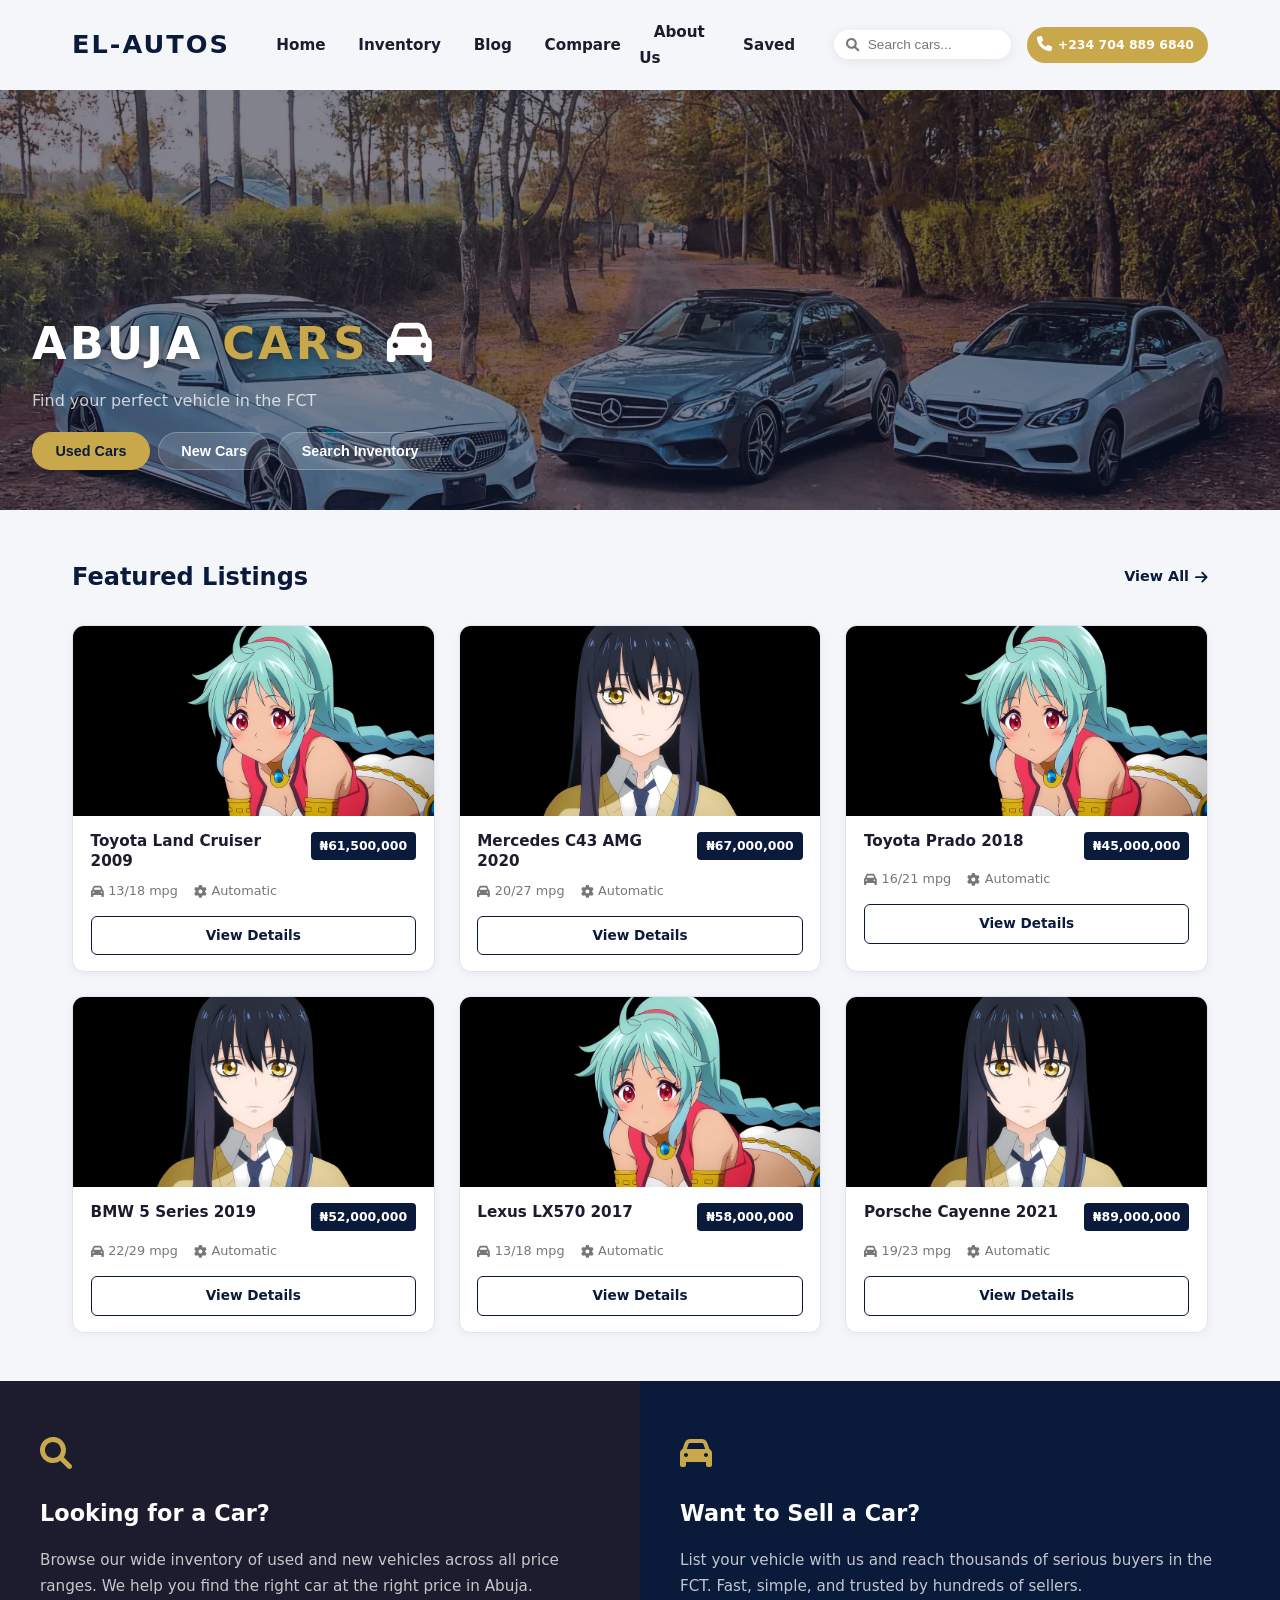
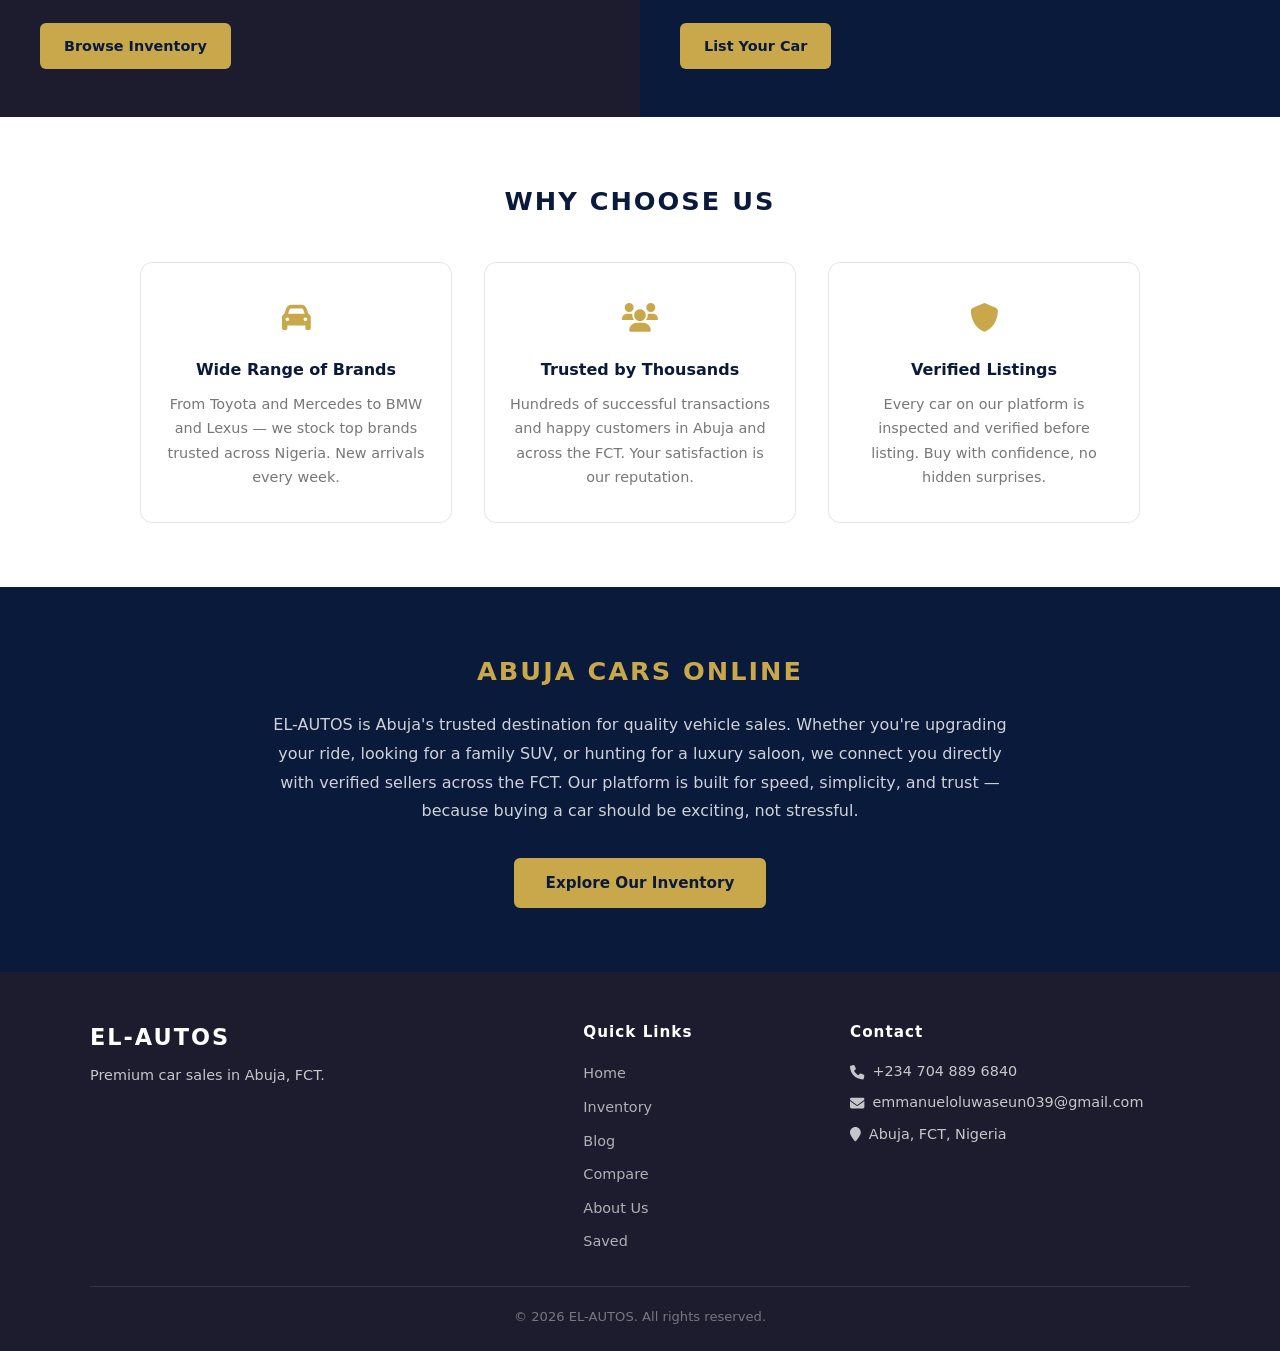
==== commit 05861549: "undo all" ====
--- a/index.html
+++ b/index.html
@@ -153,7 +153,7 @@
     <!-- HERO -->
     <section class="hero">
         <div class="hero__overlay"></div>
-        <img src="" alt="Luxury car in Abuja">
+        <img src="./images/1774137073877[1].jpg" alt="Luxury car in Abuja">
         <div class="hero__content">
             <h1>ABUJA <span>CARS</span> <i class="fa fa-car"></i></h1>
             <p class="hero__sub">Find your perfect vehicle in the FCT</p>
@@ -289,6 +289,15 @@
                 { id:3, name:"Toyota Prado", year:2018, condition:"Used",
                   priceLabel:"₦45,000,000", fuelConsumption:"16/21 mpg", transmission:"Automatic",
                   images:["./images/RDT_20260127_1808431385690902689275148.jpg"] },
+                { id:4, name:"BMW 5 Series", year:2019, condition:"Used",
+                  priceLabel:"₦52,000,000", fuelConsumption:"22/29 mpg", transmission:"Automatic",
+                  images:["./images/RDT_20260127_1809361114178644653186405.jpg"] },
+                { id:5, name:"Lexus LX570", year:2017, condition:"Used",
+                  priceLabel:"₦58,000,000", fuelConsumption:"13/18 mpg", transmission:"Automatic",
+                  images:["./images/RDT_20260127_1808431385690902689275148.jpg"] },
+                { id:6, name:"Porsche Cayenne", year:2021, condition:"Used",
+                  priceLabel:"₦89,000,000", fuelConsumption:"19/23 mpg", transmission:"Automatic",
+                  images:["./images/RDT_20260127_1809361114178644653186405.jpg"] }
             ];
         }
 
